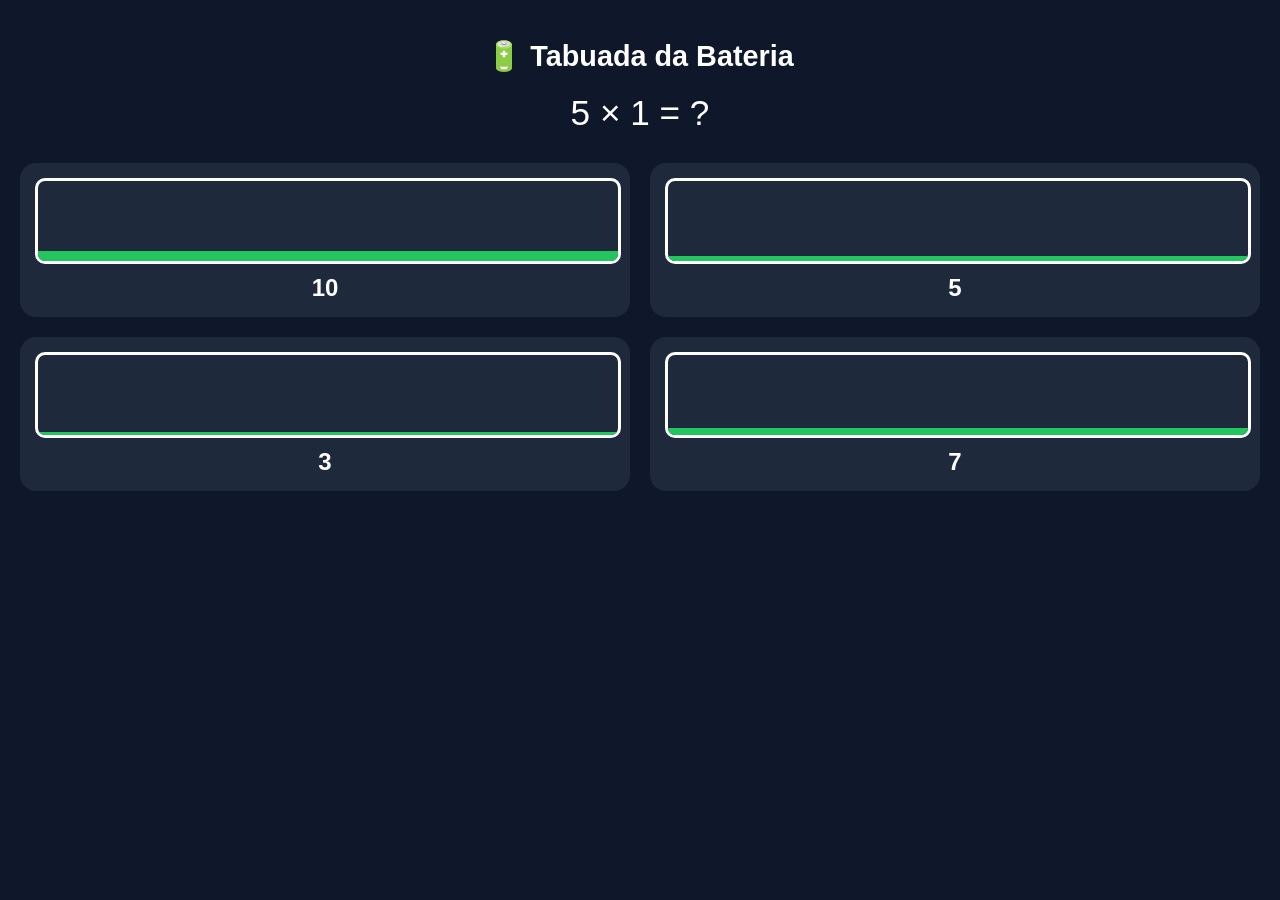
==== index.html @ 95ae1101 "criação de uma nova estrutura do projeto" ====
<!DOCTYPE html>
<html lang="pt-BR">
<head>
    <meta charset="UTF-8">
    <meta name="viewport" content="width=device-width, initial-scale=1.0">
    <title>Tabuada da Bateria</title>

    <!-- CSS externo -->
    <link rel="stylesheet" href="style.css">
</head>

<body>

<h1>🔋 Tabuada da Bateria</h1>

<div class="conta" id="conta">?</div>

<div class="opcoes" id="opcoes"></div>

<div class="mensagem" id="mensagem"></div>

<!-- JavaScript externo -->
<script src="script.js"></script>
</body>
</html>
---- style.css ----
body {
    font-family: Arial, sans-serif;
    background: #0f172a;
    color: #fff;
    text-align: center;
    margin: 0;
    padding: 20px;
}

h1 {
    font-size: 1.8rem;
    margin-bottom: 10px;
}

.conta {
    font-size: 2.2rem;
    margin: 20px 0;
}

.opcoes {
    display: grid;
    grid-template-columns: repeat(2, 1fr);
    gap: 20px;
    margin-top: 30px;
}

.bateria {
    background: #1e293b;
    border-radius: 16px;
    padding: 15px;
    cursor: pointer;
    transition: transform 0.2s;
}

.bateria:active {
    transform: scale(0.95);
}

.corpo {
    width: 100%;
    height: 80px;
    border: 3px solid #fff;
    border-radius: 10px;
    position: relative;
    margin-bottom: 10px;
    overflow: hidden;
}

.nivel {
    position: absolute;
    bottom: 0;
    width: 100%;
    background: #22c55e;
    transition: height 0.3s;
}

.numero {
    font-size: 1.5rem;
    font-weight: bold;
}

.correto {
    background: #16a34a !important;
}

.errado {
    background: #dc2626 !important;
}

.mensagem {
    margin-top: 20px;
    font-size: 1.4rem;
    min-height: 32px;
}
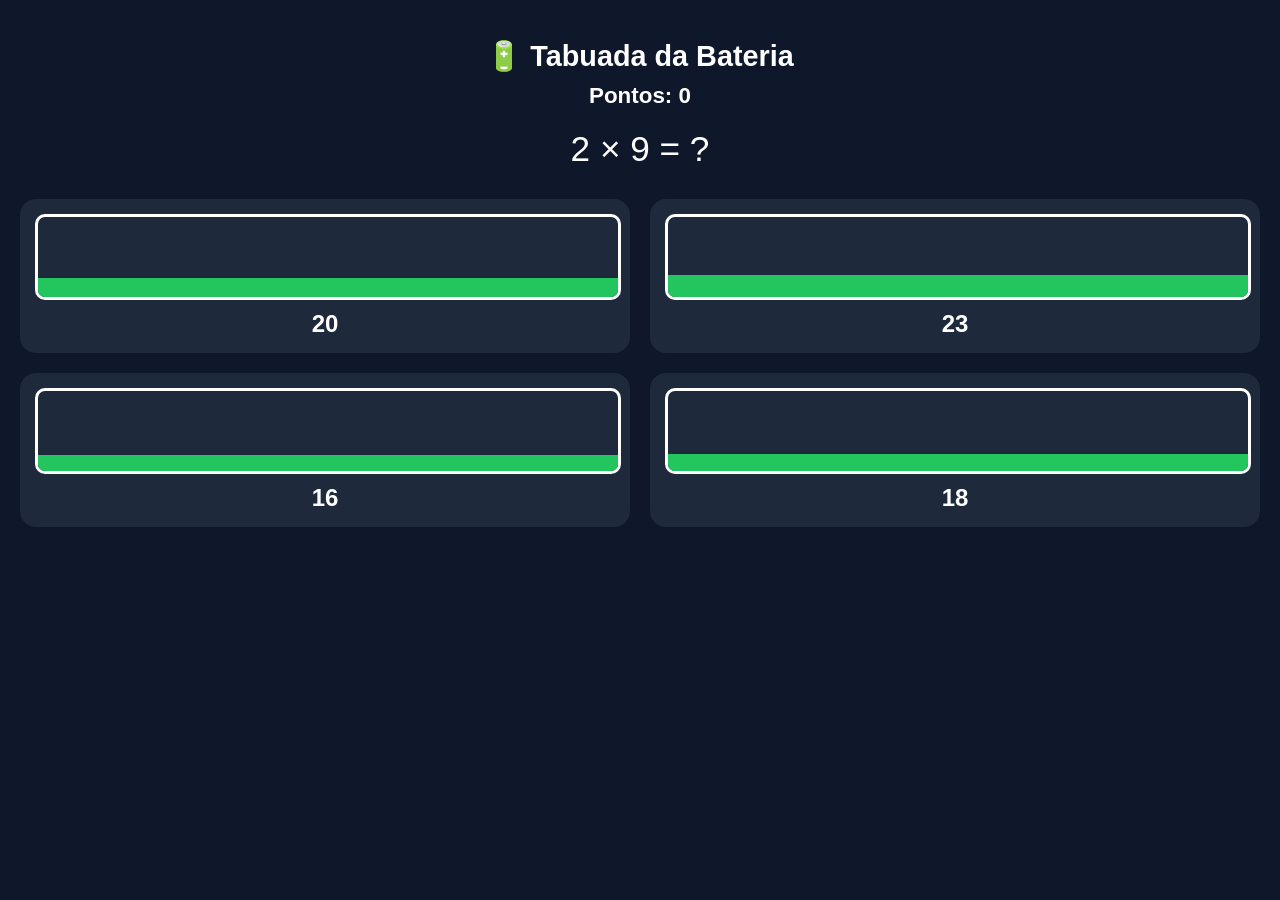
==== commit 23a0d297: "adição do sistema de pontuação" ====
--- a/index.html
+++ b/index.html
@@ -13,6 +13,10 @@
 
 <h1>🔋 Tabuada da Bateria</h1>
 
+<div class="pontuacao">
+    Pontos: <span id="pontos">0</span>
+</div>
+
 <div class="conta" id="conta">?</div>
 
 <div class="opcoes" id="opcoes"></div>
--- a/style.css
+++ b/style.css
@@ -54,6 +54,12 @@
     transition: height 0.3s;
 }
 
+.pontuacao {
+    font-size: 1.4rem;
+    margin: 10px 0 20px;
+    font-weight: bold;
+}
+
 .numero {
     font-size: 1.5rem;
     font-weight: bold;
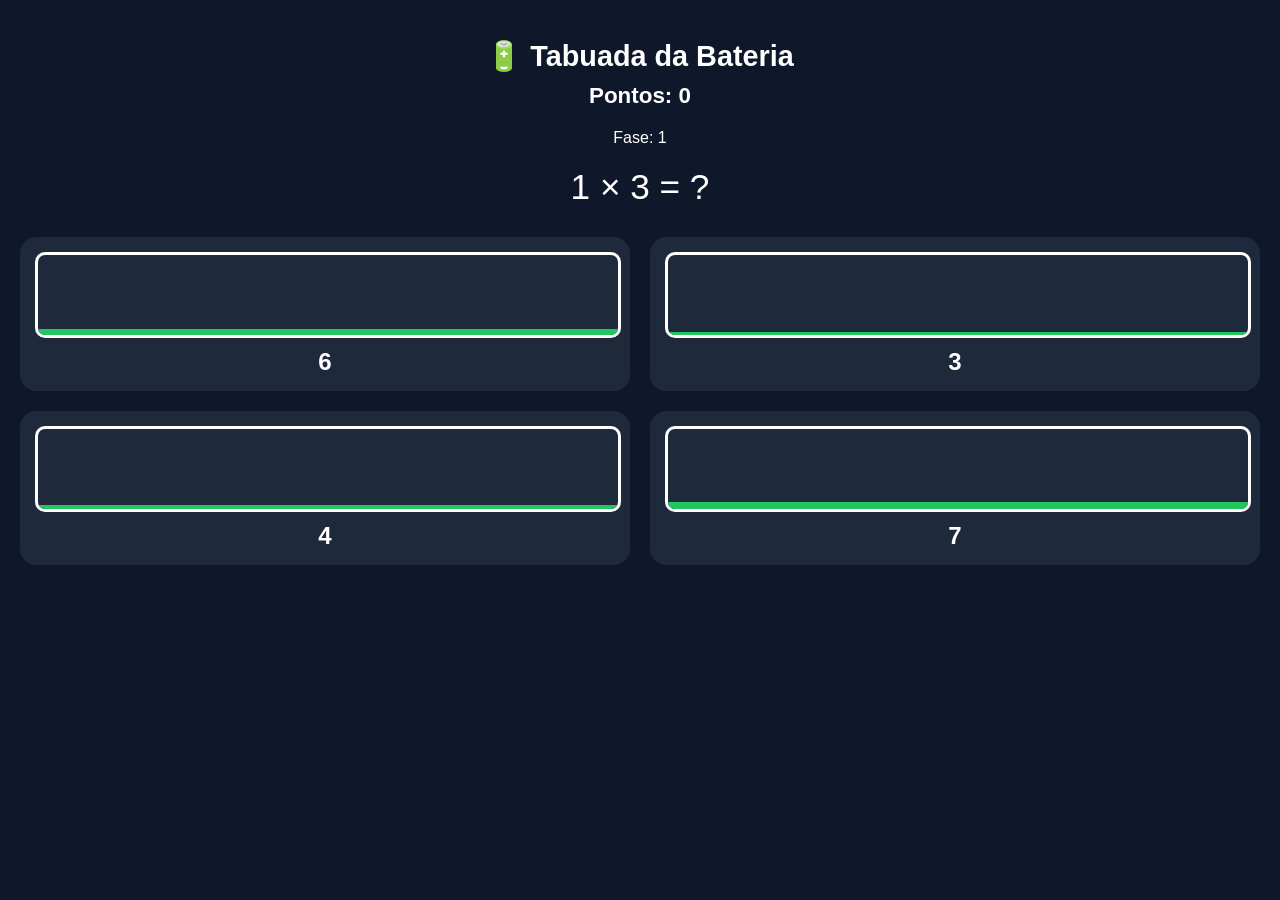
==== commit 8ccf62bd: "Criação de fases e sequencia de acertos" ====
--- a/index.html
+++ b/index.html
@@ -13,8 +13,14 @@
 
 <h1>🔋 Tabuada da Bateria</h1>
 
-<div class="pontuacao">
-    Pontos: <span id="pontos">0</span>
+<div class="cabecalho">
+    <div class="pontuacao">
+        Pontos: <span id="pontos">0</span>
+    </div>
+
+    <div class="fase">
+        Fase: <span id="faseAtual">1</span>
+    </div>
 </div>
 
 <div class="conta" id="conta">?</div>
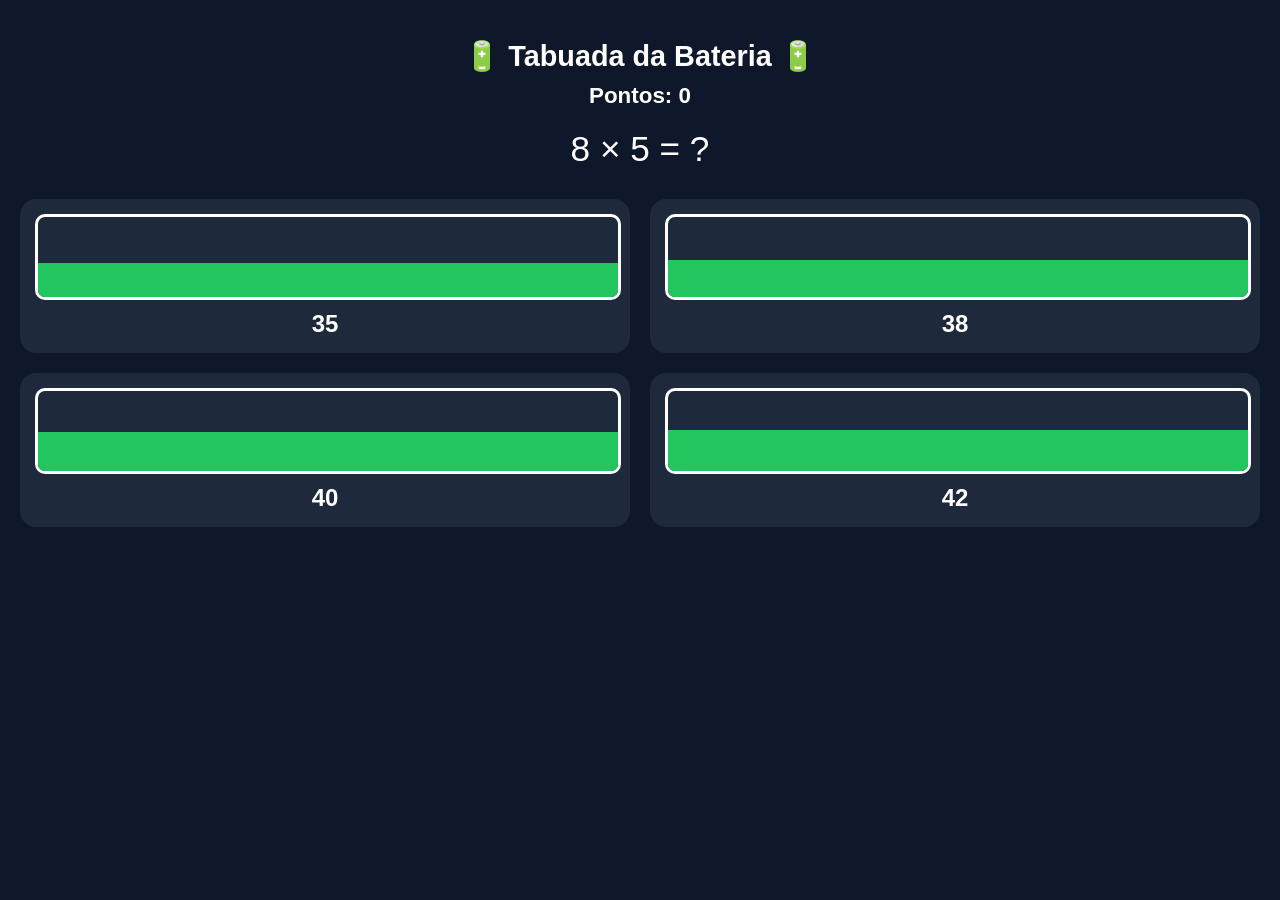
==== commit 38a32bf9: "Atualização do js" ====
--- a/index.html
+++ b/index.html
@@ -11,16 +11,10 @@
 
 <body>
 
-<h1>🔋 Tabuada da Bateria</h1>
+<h1>🔋 Tabuada da Bateria 🔋</h1>
 
-<div class="cabecalho">
-    <div class="pontuacao">
-        Pontos: <span id="pontos">0</span>
-    </div>
-
-    <div class="fase">
-        Fase: <span id="faseAtual">1</span>
-    </div>
+<div class="pontuacao">
+    Pontos: <span id="pontos">0</span>
 </div>
 
 <div class="conta" id="conta">?</div>
